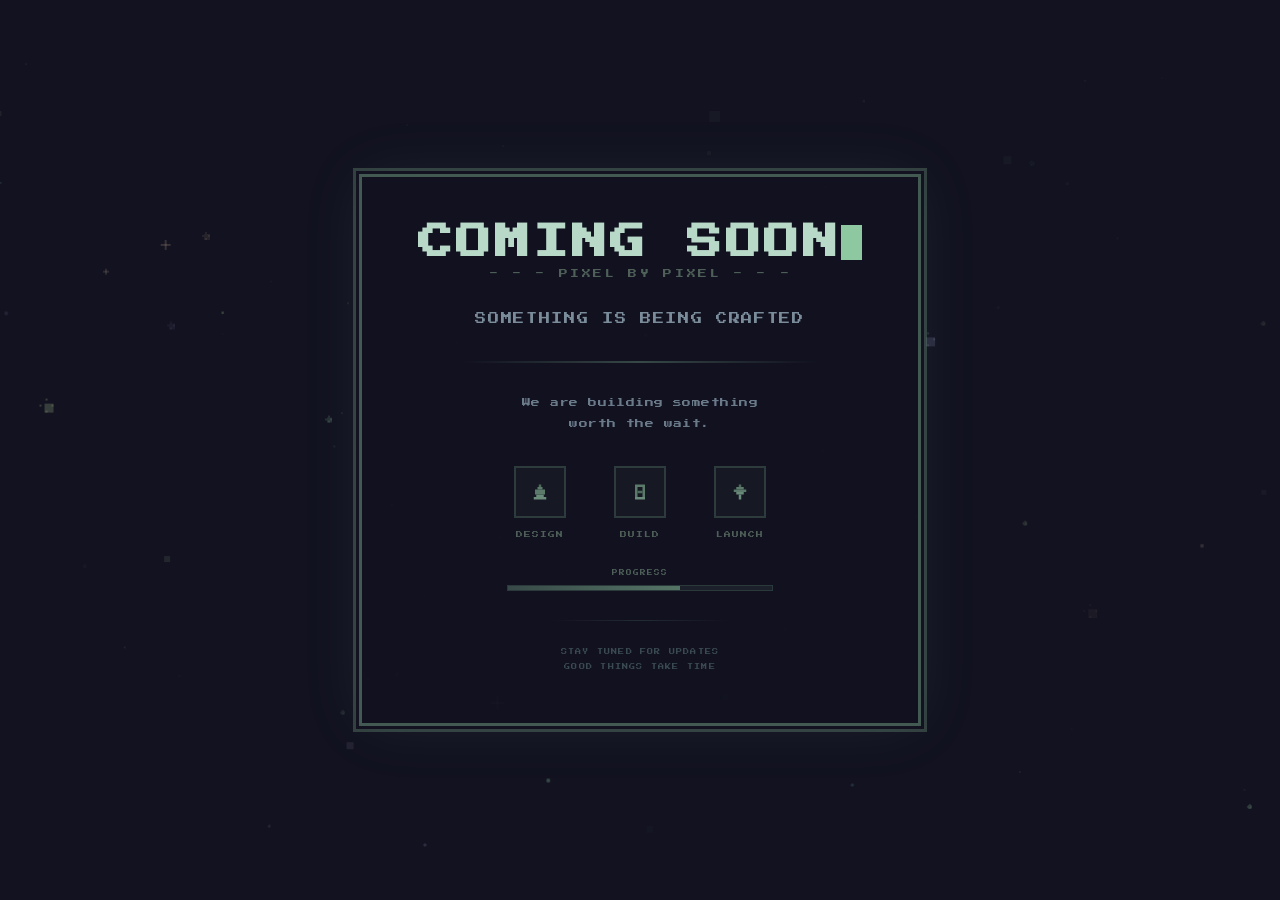
==== index.html @ 31444520 "Add files via upload" ====
<!DOCTYPE html>
<html lang="en">
<head>
<meta charset="UTF-8">
<meta name="viewport" content="width=device-width, initial-scale=1.0">
<title>Coming Soon</title>
<style>
  @import url('https://fonts.googleapis.com/css2?family=Press+Start+2P&display=swap');

  * { margin: 0; padding: 0; box-sizing: border-box; }

  body {
    background: #121220;
    color: #8ec8a0;
    font-family: 'Press Start 2P', monospace;
    display: flex;
    align-items: center;
    justify-content: center;
    min-height: 100vh;
    overflow: hidden;
    image-rendering: pixelated;
  }

  .parallax-layer {
    position: fixed;
    top: -10%;
    left: -10%;
    width: 120%;
    height: 120%;
    will-change: transform;
  }

  .container {
    position: relative;
    z-index: 10;
    text-align: center;
    padding: 3rem 3.5rem;
    border: 3px solid rgba(142, 200, 160, 0.4);
    background: rgba(18, 18, 32, 0.88);
    box-shadow:
      0 0 0 3px #121220,
      0 0 0 6px rgba(142, 200, 160, 0.25),
      0 0 60px rgba(142, 200, 160, 0.08);
  }

  h1 {
    font-size: clamp(1.2rem, 4vw, 2.2rem);
    margin-bottom: 0.6rem;
    color: #b8d8c8;
    letter-spacing: 0.1em;
    animation: glow 4s ease-in-out infinite;
  }

  .tagline {
    font-size: clamp(0.35rem, 1vw, 0.55rem);
    color: #4e6058;
    margin-bottom: 1.8rem;
    letter-spacing: 0.3em;
  }

  .subtitle {
    font-size: clamp(0.45rem, 1.3vw, 0.7rem);
    color: #7a8b9a;
    margin-bottom: 1.8rem;
    line-height: 2.2;
    letter-spacing: 0.15em;
  }

  .cursor {
    display: inline-block;
    width: 0.6em;
    height: 1em;
    background: #8ec8a0;
    vertical-align: text-bottom;
    animation: blink 1.2s step-end infinite;
  }

  .divider {
    width: 80%;
    margin: 0 auto 1.8rem;
    height: 2px;
    background: linear-gradient(90deg, transparent, rgba(142, 200, 160, 0.3), transparent);
  }

  .description {
    font-size: clamp(0.35rem, 0.9vw, 0.55rem);
    line-height: 2.4;
    color: #6a7a88;
    letter-spacing: 0.05em;
    margin-bottom: 2rem;
  }

  .icons-row {
    display: flex;
    justify-content: center;
    gap: clamp(1.5rem, 4vw, 3rem);
    margin-bottom: 2rem;
  }

  .icon-item {
    display: flex;
    flex-direction: column;
    align-items: center;
    gap: 0.8rem;
  }

  .icon-box {
    width: clamp(36px, 5vw, 52px);
    height: clamp(36px, 5vw, 52px);
    border: 2px solid rgba(142, 200, 160, 0.2);
    display: flex;
    align-items: center;
    justify-content: center;
    background: rgba(142, 200, 160, 0.04);
    transition: border-color 0.6s, background 0.6s;
  }

  .icon-box:hover {
    border-color: rgba(142, 200, 160, 0.45);
    background: rgba(142, 200, 160, 0.08);
  }

  .icon-pixel {
    display: block;
    width: clamp(14px, 2vw, 20px);
    height: clamp(14px, 2vw, 20px);
  }

  .icon-label {
    font-size: clamp(0.28rem, 0.65vw, 0.42rem);
    color: #4e6058;
    letter-spacing: 0.15em;
  }

  .divider-small {
    width: 40%;
    margin: 0 auto 1.5rem;
    height: 1px;
    background: linear-gradient(90deg, transparent, rgba(142, 200, 160, 0.15), transparent);
  }

  .footer-text {
    font-size: clamp(0.25rem, 0.6vw, 0.38rem);
    color: #3a4a52;
    letter-spacing: 0.2em;
    line-height: 2.5;
  }

  .progress-bar {
    width: 60%;
    margin: 0 auto 1.8rem;
    height: 6px;
    background: rgba(142, 200, 160, 0.08);
    border: 1px solid rgba(142, 200, 160, 0.15);
    position: relative;
    overflow: hidden;
  }

  .progress-fill {
    position: absolute;
    left: 0;
    top: 0;
    height: 100%;
    width: 65%;
    background: linear-gradient(90deg, rgba(142, 200, 160, 0.25), rgba(142, 200, 160, 0.5));
    animation: progress-pulse 3s ease-in-out infinite;
  }

  .progress-label {
    font-size: clamp(0.25rem, 0.55vw, 0.35rem);
    color: #4e6058;
    margin-bottom: 0.6rem;
    letter-spacing: 0.2em;
  }

  @keyframes blink {
    0%, 100% { opacity: 1; }
    50% { opacity: 0; }
  }

  @keyframes glow {
    0%, 100% { text-shadow: 0 0 20px rgba(142, 200, 160, 0.15); }
    50% { text-shadow: 0 0 30px rgba(142, 200, 160, 0.3); }
  }

  @keyframes progress-pulse {
    0%, 100% { opacity: 0.7; }
    50% { opacity: 1; }
  }
</style>
</head>
<body>

<canvas class="parallax-layer" id="layer-far"></canvas>
<canvas class="parallax-layer" id="layer-mid"></canvas>
<canvas class="parallax-layer" id="layer-near"></canvas>

<div class="container" id="content">
  <h1>COMING SOON<span class="cursor"></span></h1>
  <p class="tagline">- - -  PIXEL BY PIXEL  - - -</p>
  <p class="subtitle">SOMETHING IS BEING CRAFTED</p>
  <div class="divider"></div>
  <p class="description">
    We are building something<br>
    worth the wait.
  </p>

  <div class="icons-row">
    <div class="icon-item">
      <div class="icon-box">
        <svg class="icon-pixel" viewBox="0 0 16 16" fill="none">
          <rect x="3" y="12" width="10" height="2" fill="#6a8a7a"/>
          <rect x="5" y="10" width="6" height="2" fill="#6a8a7a"/>
          <rect x="4" y="6" width="8" height="4" fill="#5b7a6a"/>
          <rect x="6" y="4" width="4" height="2" fill="#5b7a6a"/>
          <rect x="7" y="2" width="2" height="2" fill="#4e6a5a"/>
        </svg>
      </div>
      <span class="icon-label">DESIGN</span>
    </div>
    <div class="icon-item">
      <div class="icon-box">
        <svg class="icon-pixel" viewBox="0 0 16 16" fill="none">
          <rect x="4" y="2" width="8" height="2" fill="#5b7a6a"/>
          <rect x="4" y="4" width="2" height="8" fill="#5b7a6a"/>
          <rect x="10" y="4" width="2" height="8" fill="#5b7a6a"/>
          <rect x="4" y="12" width="8" height="2" fill="#6a8a7a"/>
          <rect x="6" y="7" width="4" height="2" fill="#4e6a5a"/>
        </svg>
      </div>
      <span class="icon-label">BUILD</span>
    </div>
    <div class="icon-item">
      <div class="icon-box">
        <svg class="icon-pixel" viewBox="0 0 16 16" fill="none">
          <rect x="7" y="2" width="2" height="2" fill="#4e6a5a"/>
          <rect x="5" y="4" width="6" height="2" fill="#5b7a6a"/>
          <rect x="3" y="6" width="10" height="2" fill="#5b7a6a"/>
          <rect x="5" y="8" width="6" height="2" fill="#6a8a7a"/>
          <rect x="7" y="10" width="2" height="4" fill="#6a8a7a"/>
        </svg>
      </div>
      <span class="icon-label">LAUNCH</span>
    </div>
  </div>

  <div class="progress-label">PROGRESS</div>
  <div class="progress-bar">
    <div class="progress-fill"></div>
  </div>

  <div class="divider-small"></div>
  <p class="footer-text">
    STAY TUNED FOR UPDATES<br>
    GOOD THINGS TAKE TIME
  </p>
</div>

<script>
// --- Mouse tracking with smooth interpolation ---
let mouseX = 0.5, mouseY = 0.5;
let smoothX = 0.5, smoothY = 0.5;

document.addEventListener('mousemove', (e) => {
  mouseX = e.clientX / innerWidth;
  mouseY = e.clientY / innerHeight;
});

// --- Parallax layers setup ---
const layers = [
  { id: 'layer-far',  depth: 0.02, particles: [], count: 50, baseSize: 4,  baseAlpha: 0.2,  drift: 0.06 },
  { id: 'layer-mid',  depth: 0.05, particles: [], count: 35, baseSize: 6,  baseAlpha: 0.3,  drift: 0.12 },
  { id: 'layer-near', depth: 0.10, particles: [], count: 20, baseSize: 10, baseAlpha: 0.45, drift: 0.2  },
];

const palette = [
  '#5b7a6a', // muted sage
  '#4a6878', // dusty blue
  '#6a6a8a', // soft lavender
  '#7a8a6a', // olive
  '#5a7a7a', // teal
  '#8a7a6a', // warm taupe
];

// Pixel shape types for variety
const shapes = ['square', 'cross', 'diamond', 'dot'];

function initLayer(layer) {
  const canvas = document.getElementById(layer.id);
  const ctx = canvas.getContext('2d');
  layer.canvas = canvas;
  layer.ctx = ctx;

  for (let i = 0; i < layer.count; i++) {
    layer.particles.push({
      x: Math.random() * 2000,
      y: Math.random() * 2000,
      driftY: layer.drift * (0.3 + Math.random() * 0.7),
      driftX: (Math.random() - 0.5) * 0.04,
      color: palette[Math.floor(Math.random() * palette.length)],
      size: layer.baseSize * (0.6 + Math.random() * 0.8),
      alpha: layer.baseAlpha * (0.5 + Math.random() * 0.5),
      pulse: Math.random() * Math.PI * 2,
      pulseSpeed: 0.003 + Math.random() * 0.008,
      shape: shapes[Math.floor(Math.random() * shapes.length)],
    });
  }
}

function resizeLayer(layer) {
  layer.canvas.width = innerWidth * 1.2;
  layer.canvas.height = innerHeight * 1.2;
  for (const p of layer.particles) {
    p.x = Math.random() * layer.canvas.width;
    p.y = Math.random() * layer.canvas.height;
  }
}

function drawPixelShape(ctx, shape, x, y, size) {
  const s = Math.round(size);
  const half = Math.round(s / 2);
  switch (shape) {
    case 'square':
      ctx.fillRect(x, y, s, s);
      break;
    case 'cross':
      ctx.fillRect(x + half - 1, y, 2, s);
      ctx.fillRect(x, y + half - 1, s, 2);
      break;
    case 'diamond':
      ctx.fillRect(x + half - 1, y, 2, 2);
      ctx.fillRect(x, y + half - 1, 2, 2);
      ctx.fillRect(x + s - 2, y + half - 1, 2, 2);
      ctx.fillRect(x + half - 1, y + s - 2, 2, 2);
      ctx.fillRect(x + half - 2, y + half - 2, s - half + 2, s - half + 2);
      break;
    case 'dot':
      ctx.fillRect(x + half - 1, y + half - 1, 2, 2);
      break;
  }
}

layers.forEach(initLayer);
layers.forEach(resizeLayer);

addEventListener('resize', () => layers.forEach(resizeLayer));

const content = document.getElementById('content');

function animate() {
  smoothX += (mouseX - smoothX) * 0.035;
  smoothY += (mouseY - smoothY) * 0.035;

  const cx = (smoothX - 0.5) * 2;
  const cy = (smoothY - 0.5) * 2;

  for (const layer of layers) {
    const { canvas, ctx, particles, depth } = layer;

    const offsetX = cx * depth * innerWidth;
    const offsetY = cy * depth * innerHeight;
    canvas.style.transform = `translate(${offsetX}px, ${offsetY}px)`;

    ctx.clearRect(0, 0, canvas.width, canvas.height);

    for (const p of particles) {
      p.y += p.driftY;
      p.x += p.driftX;
      if (p.y > canvas.height + p.size) {
        p.y = -p.size;
        p.x = Math.random() * canvas.width;
      }
      if (p.x > canvas.width + p.size) p.x = -p.size;
      if (p.x < -p.size) p.x = canvas.width + p.size;

      p.pulse += p.pulseSpeed;
      const alpha = p.alpha * (0.6 + 0.4 * Math.sin(p.pulse));

      const px = Math.round(p.x / p.size) * p.size;
      const py = Math.round(p.y / p.size) * p.size;

      ctx.globalAlpha = alpha;
      ctx.fillStyle = p.color;
      drawPixelShape(ctx, p.shape, px, py, p.size);
    }
    ctx.globalAlpha = 1;
  }

  const contentOffsetX = cx * -0.025 * innerWidth;
  const contentOffsetY = cy * -0.025 * innerHeight;
  content.style.transform = `translate(${contentOffsetX}px, ${contentOffsetY}px)`;

  requestAnimationFrame(animate);
}

animate();
</script>
</body>
</html>
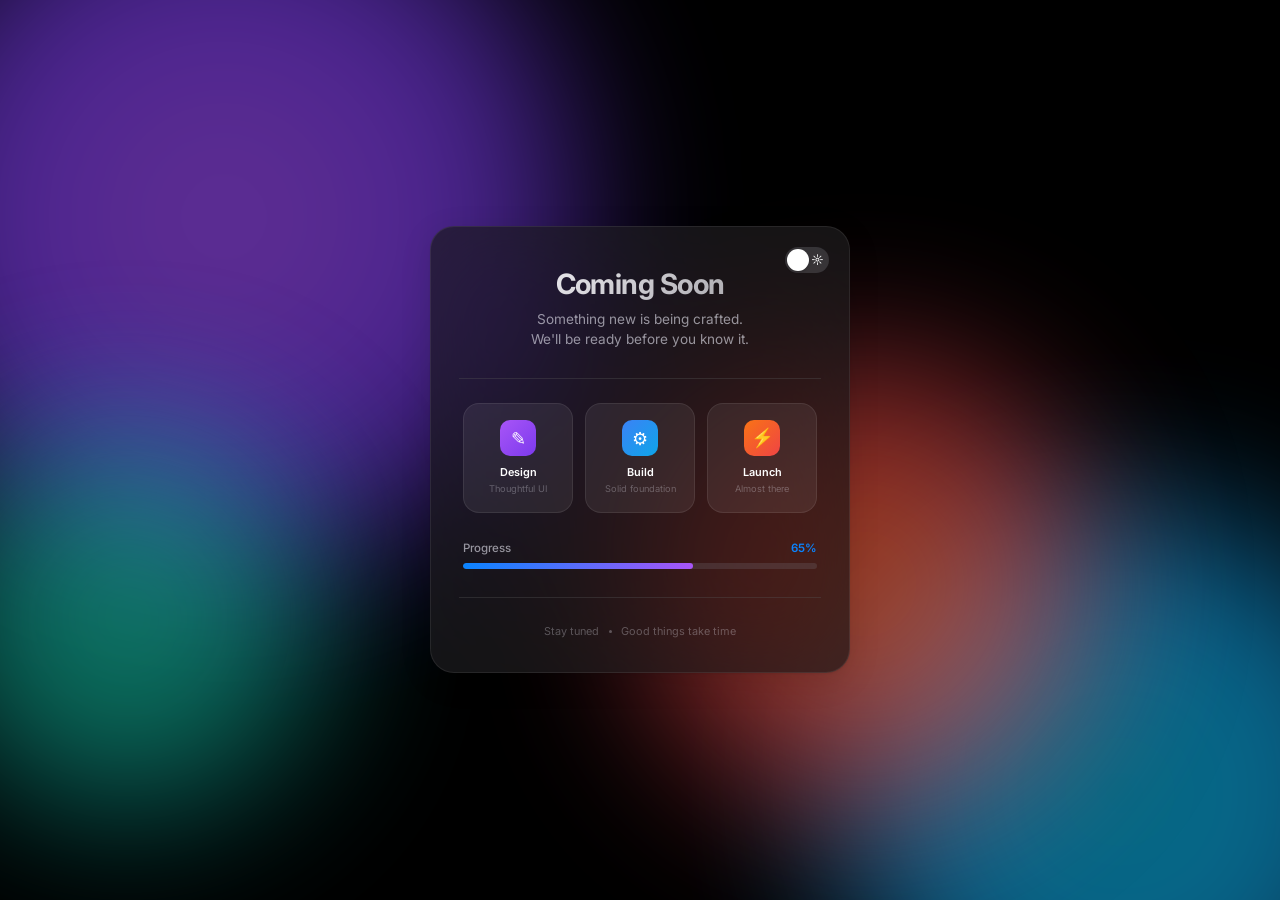
==== commit fc51eec9: "Add files via upload" ====
--- a/index.html
+++ b/index.html
@@ -1,399 +1,493 @@
 <!DOCTYPE html>
-<html lang="en">
+<html lang="en" data-theme="dark">
 <head>
 <meta charset="UTF-8">
 <meta name="viewport" content="width=device-width, initial-scale=1.0">
 <title>Coming Soon</title>
 <style>
-  @import url('https://fonts.googleapis.com/css2?family=Press+Start+2P&display=swap');
+  @import url('https://fonts.googleapis.com/css2?family=Inter:wght@300;400;500;600;700&display=swap');
+
+  :root {
+    --bg: #000000;
+    --card-bg: rgba(28, 28, 30, 0.72);
+    --card-border: rgba(255, 255, 255, 0.08);
+    --text-primary: #ffffff;
+    --text-secondary: rgba(235, 235, 245, 0.6);
+    --text-tertiary: rgba(235, 235, 245, 0.3);
+    --separator: rgba(84, 84, 88, 0.36);
+    --fill: rgba(120, 120, 128, 0.2);
+    --accent: #0a84ff;
+    --accent-soft: rgba(10, 132, 255, 0.15);
+    --toggle-bg: rgba(120, 120, 128, 0.32);
+    --toggle-knob: #ffffff;
+    --icon-bg: rgba(255, 255, 255, 0.07);
+    --blur: 60px;
+    --progress-track: rgba(120, 120, 128, 0.24);
+    --progress-fill: #0a84ff;
+  }
+
+  [data-theme="light"] {
+    --bg: #f2f2f7;
+    --card-bg: rgba(255, 255, 255, 0.72);
+    --card-border: rgba(0, 0, 0, 0.04);
+    --text-primary: #000000;
+    --text-secondary: rgba(60, 60, 67, 0.6);
+    --text-tertiary: rgba(60, 60, 67, 0.3);
+    --separator: rgba(60, 60, 67, 0.12);
+    --fill: rgba(120, 120, 128, 0.12);
+    --accent: #007aff;
+    --accent-soft: rgba(0, 122, 255, 0.1);
+    --toggle-bg: rgba(120, 120, 128, 0.32);
+    --icon-bg: rgba(0, 0, 0, 0.04);
+    --progress-track: rgba(120, 120, 128, 0.16);
+    --progress-fill: #007aff;
+  }
 
   * { margin: 0; padding: 0; box-sizing: border-box; }
 
   body {
-    background: #121220;
-    color: #8ec8a0;
-    font-family: 'Press Start 2P', monospace;
+    font-family: 'Inter', -apple-system, BlinkMacSystemFont, 'SF Pro Display', sans-serif;
+    min-height: 100vh;
     display: flex;
     align-items: center;
     justify-content: center;
-    min-height: 100vh;
     overflow: hidden;
-    image-rendering: pixelated;
-  }
-
-  .parallax-layer {
+    background: var(--bg);
+    color: var(--text-primary);
+    transition: background 0.5s ease;
+    -webkit-font-smoothing: antialiased;
+  }
+
+  /* --- Vibrant animated background --- */
+  .bg-canvas {
     position: fixed;
-    top: -10%;
+    inset: 0;
+    z-index: 0;
+    overflow: hidden;
+  }
+
+  .bg-orb {
+    position: absolute;
+    border-radius: 50%;
+    filter: blur(80px);
+    opacity: 0.6;
+    will-change: transform;
+    transition: opacity 0.6s ease;
+  }
+
+  [data-theme="light"] .bg-orb { opacity: 0.45; }
+
+  .orb-1 {
+    width: 55vmax;
+    height: 55vmax;
+    background: radial-gradient(circle, #a855f7, #7c3aed, #4f46e5);
+    top: -15%;
     left: -10%;
-    width: 120%;
-    height: 120%;
-    will-change: transform;
-  }
-
-  .container {
+    animation: float1 18s ease-in-out infinite;
+  }
+  .orb-2 {
+    width: 45vmax;
+    height: 45vmax;
+    background: radial-gradient(circle, #06b6d4, #0ea5e9, #3b82f6);
+    bottom: -20%;
+    right: -10%;
+    animation: float2 22s ease-in-out infinite;
+  }
+  .orb-3 {
+    width: 35vmax;
+    height: 35vmax;
+    background: radial-gradient(circle, #f97316, #ef4444, #ec4899);
+    top: 40%;
+    left: 50%;
+    animation: float3 20s ease-in-out infinite;
+  }
+  .orb-4 {
+    width: 30vmax;
+    height: 30vmax;
+    background: radial-gradient(circle, #10b981, #14b8a6, #06b6d4);
+    bottom: 10%;
+    left: -5%;
+    animation: float4 24s ease-in-out infinite;
+  }
+
+  @keyframes float1 {
+    0%, 100% { transform: translate(0, 0) scale(1); }
+    33% { transform: translate(8vw, 12vh) scale(1.1); }
+    66% { transform: translate(-5vw, 5vh) scale(0.95); }
+  }
+  @keyframes float2 {
+    0%, 100% { transform: translate(0, 0) scale(1); }
+    33% { transform: translate(-10vw, -8vh) scale(1.05); }
+    66% { transform: translate(6vw, -12vh) scale(0.9); }
+  }
+  @keyframes float3 {
+    0%, 100% { transform: translate(-50%, -50%) scale(1); }
+    33% { transform: translate(-40%, -60%) scale(1.15); }
+    66% { transform: translate(-60%, -40%) scale(0.85); }
+  }
+  @keyframes float4 {
+    0%, 100% { transform: translate(0, 0) scale(1); }
+    50% { transform: translate(12vw, -6vh) scale(1.1); }
+  }
+
+  /* --- Card --- */
+  .card {
     position: relative;
     z-index: 10;
+    width: min(420px, 90vw);
+    padding: 2.5rem 2rem 2rem;
+    border-radius: 24px;
+    background: var(--card-bg);
+    border: 1px solid var(--card-border);
+    backdrop-filter: blur(var(--blur)) saturate(180%);
+    -webkit-backdrop-filter: blur(var(--blur)) saturate(180%);
+    box-shadow:
+      0 8px 32px rgba(0, 0, 0, 0.12),
+      0 1px 3px rgba(0, 0, 0, 0.08);
+    transition: background 0.5s, border-color 0.5s, box-shadow 0.5s;
+  }
+
+  /* --- Theme toggle --- */
+  .theme-toggle {
+    position: absolute;
+    top: 1.25rem;
+    right: 1.25rem;
+    display: flex;
+    align-items: center;
+    gap: 0.5rem;
+    cursor: pointer;
+    -webkit-tap-highlight-color: transparent;
+  }
+
+  .toggle-label {
+    font-size: 0.65rem;
+    font-weight: 500;
+    color: var(--text-tertiary);
+    letter-spacing: 0.04em;
+    text-transform: uppercase;
+    transition: color 0.3s;
+  }
+
+  .toggle-track {
+    width: 44px;
+    height: 26px;
+    border-radius: 13px;
+    background: var(--toggle-bg);
+    position: relative;
+    transition: background 0.3s;
+  }
+
+  .toggle-track::after {
+    content: '';
+    position: absolute;
+    top: 2px;
+    left: 2px;
+    width: 22px;
+    height: 22px;
+    border-radius: 50%;
+    background: var(--toggle-knob);
+    box-shadow: 0 1px 3px rgba(0,0,0,0.2);
+    transition: transform 0.3s cubic-bezier(0.4, 0, 0.2, 1);
+  }
+
+  [data-theme="light"] .toggle-track {
+    background: #34c759;
+  }
+
+  [data-theme="light"] .toggle-track::after {
+    transform: translateX(18px);
+  }
+
+  .toggle-icons {
+    display: flex;
+    position: absolute;
+    width: 100%;
+    height: 100%;
+    align-items: center;
+    justify-content: space-between;
+    padding: 0 5px;
+    pointer-events: none;
+  }
+
+  .toggle-icon {
+    font-size: 12px;
+    line-height: 1;
+  }
+
+  /* --- Content --- */
+  .header {
     text-align: center;
-    padding: 3rem 3.5rem;
-    border: 3px solid rgba(142, 200, 160, 0.4);
-    background: rgba(18, 18, 32, 0.88);
-    box-shadow:
-      0 0 0 3px #121220,
-      0 0 0 6px rgba(142, 200, 160, 0.25),
-      0 0 60px rgba(142, 200, 160, 0.08);
-  }
-
-  h1 {
-    font-size: clamp(1.2rem, 4vw, 2.2rem);
-    margin-bottom: 0.6rem;
-    color: #b8d8c8;
-    letter-spacing: 0.1em;
-    animation: glow 4s ease-in-out infinite;
-  }
-
-  .tagline {
-    font-size: clamp(0.35rem, 1vw, 0.55rem);
-    color: #4e6058;
-    margin-bottom: 1.8rem;
-    letter-spacing: 0.3em;
-  }
-
-  .subtitle {
-    font-size: clamp(0.45rem, 1.3vw, 0.7rem);
-    color: #7a8b9a;
-    margin-bottom: 1.8rem;
-    line-height: 2.2;
-    letter-spacing: 0.15em;
-  }
-
-  .cursor {
-    display: inline-block;
-    width: 0.6em;
-    height: 1em;
-    background: #8ec8a0;
-    vertical-align: text-bottom;
-    animation: blink 1.2s step-end infinite;
-  }
-
-  .divider {
-    width: 80%;
-    margin: 0 auto 1.8rem;
-    height: 2px;
-    background: linear-gradient(90deg, transparent, rgba(142, 200, 160, 0.3), transparent);
-  }
-
-  .description {
-    font-size: clamp(0.35rem, 0.9vw, 0.55rem);
-    line-height: 2.4;
-    color: #6a7a88;
-    letter-spacing: 0.05em;
-    margin-bottom: 2rem;
-  }
-
-  .icons-row {
-    display: flex;
-    justify-content: center;
-    gap: clamp(1.5rem, 4vw, 3rem);
-    margin-bottom: 2rem;
-  }
-
-  .icon-item {
-    display: flex;
-    flex-direction: column;
-    align-items: center;
-    gap: 0.8rem;
-  }
-
-  .icon-box {
-    width: clamp(36px, 5vw, 52px);
-    height: clamp(36px, 5vw, 52px);
-    border: 2px solid rgba(142, 200, 160, 0.2);
+    margin-bottom: 1.75rem;
+  }
+
+  .header h1 {
+    font-size: 1.75rem;
+    font-weight: 700;
+    letter-spacing: -0.02em;
+    margin-bottom: 0.5rem;
+    background: linear-gradient(135deg, var(--text-primary), var(--text-secondary));
+    -webkit-background-clip: text;
+    -webkit-text-fill-color: transparent;
+    background-clip: text;
+  }
+
+  .header p {
+    font-size: 0.85rem;
+    color: var(--text-secondary);
+    font-weight: 400;
+    line-height: 1.5;
+  }
+
+  .sep {
+    height: 1px;
+    background: var(--separator);
+    margin: 0 -0.25rem 1.5rem;
+  }
+
+  /* --- Features row --- */
+  .features {
+    display: flex;
+    gap: 0.75rem;
+    margin-bottom: 1.75rem;
+  }
+
+  .feature {
+    flex: 1;
+    text-align: center;
+    padding: 1rem 0.5rem;
+    border-radius: 16px;
+    background: var(--icon-bg);
+    border: 1px solid var(--card-border);
+    transition: background 0.3s, transform 0.25s;
+  }
+
+  .feature:hover {
+    transform: scale(1.04);
+  }
+
+  .feature-icon {
+    width: 36px;
+    height: 36px;
+    margin: 0 auto 0.6rem;
+    border-radius: 10px;
     display: flex;
     align-items: center;
     justify-content: center;
-    background: rgba(142, 200, 160, 0.04);
-    transition: border-color 0.6s, background 0.6s;
-  }
-
-  .icon-box:hover {
-    border-color: rgba(142, 200, 160, 0.45);
-    background: rgba(142, 200, 160, 0.08);
-  }
-
-  .icon-pixel {
-    display: block;
-    width: clamp(14px, 2vw, 20px);
-    height: clamp(14px, 2vw, 20px);
-  }
-
-  .icon-label {
-    font-size: clamp(0.28rem, 0.65vw, 0.42rem);
-    color: #4e6058;
-    letter-spacing: 0.15em;
-  }
-
-  .divider-small {
-    width: 40%;
-    margin: 0 auto 1.5rem;
-    height: 1px;
-    background: linear-gradient(90deg, transparent, rgba(142, 200, 160, 0.15), transparent);
-  }
-
-  .footer-text {
-    font-size: clamp(0.25rem, 0.6vw, 0.38rem);
-    color: #3a4a52;
-    letter-spacing: 0.2em;
-    line-height: 2.5;
+    font-size: 1.15rem;
+  }
+
+  .feature-icon.design { background: linear-gradient(135deg, #a855f7, #7c3aed); }
+  .feature-icon.build  { background: linear-gradient(135deg, #3b82f6, #0ea5e9); }
+  .feature-icon.launch { background: linear-gradient(135deg, #f97316, #ef4444); }
+
+  .feature-title {
+    font-size: 0.68rem;
+    font-weight: 600;
+    color: var(--text-primary);
+    margin-bottom: 0.2rem;
+    transition: color 0.3s;
+  }
+
+  .feature-desc {
+    font-size: 0.58rem;
+    color: var(--text-tertiary);
+    line-height: 1.4;
+    transition: color 0.3s;
+  }
+
+  /* --- Progress --- */
+  .progress-section {
+    margin-bottom: 1.75rem;
+  }
+
+  .progress-header {
+    display: flex;
+    justify-content: space-between;
+    align-items: center;
+    margin-bottom: 0.5rem;
+  }
+
+  .progress-label {
+    font-size: 0.72rem;
+    font-weight: 500;
+    color: var(--text-secondary);
+    transition: color 0.3s;
+  }
+
+  .progress-value {
+    font-size: 0.72rem;
+    font-weight: 600;
+    color: var(--accent);
+  }
+
+  .progress-track {
+    width: 100%;
+    height: 6px;
+    border-radius: 3px;
+    background: var(--progress-track);
+    overflow: hidden;
+    transition: background 0.3s;
   }
 
   .progress-bar {
-    width: 60%;
-    margin: 0 auto 1.8rem;
-    height: 6px;
-    background: rgba(142, 200, 160, 0.08);
-    border: 1px solid rgba(142, 200, 160, 0.15);
-    position: relative;
-    overflow: hidden;
-  }
-
-  .progress-fill {
-    position: absolute;
-    left: 0;
-    top: 0;
     height: 100%;
-    width: 65%;
-    background: linear-gradient(90deg, rgba(142, 200, 160, 0.25), rgba(142, 200, 160, 0.5));
-    animation: progress-pulse 3s ease-in-out infinite;
-  }
-
-  .progress-label {
-    font-size: clamp(0.25rem, 0.55vw, 0.35rem);
-    color: #4e6058;
-    margin-bottom: 0.6rem;
-    letter-spacing: 0.2em;
-  }
-
-  @keyframes blink {
-    0%, 100% { opacity: 1; }
-    50% { opacity: 0; }
-  }
-
-  @keyframes glow {
-    0%, 100% { text-shadow: 0 0 20px rgba(142, 200, 160, 0.15); }
-    50% { text-shadow: 0 0 30px rgba(142, 200, 160, 0.3); }
-  }
-
-  @keyframes progress-pulse {
-    0%, 100% { opacity: 0.7; }
-    50% { opacity: 1; }
+    width: 0%;
+    border-radius: 3px;
+    background: linear-gradient(90deg, var(--progress-fill), #a855f7);
+    transition: width 1.5s cubic-bezier(0.4, 0, 0.2, 1);
+  }
+
+  /* --- Footer --- */
+  .footer {
+    text-align: center;
+  }
+
+  .footer p {
+    font-size: 0.68rem;
+    color: var(--text-tertiary);
+    line-height: 1.7;
+    transition: color 0.3s;
+  }
+
+  .footer .dot {
+    display: inline-block;
+    width: 3px;
+    height: 3px;
+    border-radius: 50%;
+    background: var(--text-tertiary);
+    vertical-align: middle;
+    margin: 0 0.6rem;
+    transition: background 0.3s;
   }
 </style>
 </head>
 <body>
 
-<canvas class="parallax-layer" id="layer-far"></canvas>
-<canvas class="parallax-layer" id="layer-mid"></canvas>
-<canvas class="parallax-layer" id="layer-near"></canvas>
-
-<div class="container" id="content">
-  <h1>COMING SOON<span class="cursor"></span></h1>
-  <p class="tagline">- - -  PIXEL BY PIXEL  - - -</p>
-  <p class="subtitle">SOMETHING IS BEING CRAFTED</p>
-  <div class="divider"></div>
-  <p class="description">
-    We are building something<br>
-    worth the wait.
-  </p>
-
-  <div class="icons-row">
-    <div class="icon-item">
-      <div class="icon-box">
-        <svg class="icon-pixel" viewBox="0 0 16 16" fill="none">
-          <rect x="3" y="12" width="10" height="2" fill="#6a8a7a"/>
-          <rect x="5" y="10" width="6" height="2" fill="#6a8a7a"/>
-          <rect x="4" y="6" width="8" height="4" fill="#5b7a6a"/>
-          <rect x="6" y="4" width="4" height="2" fill="#5b7a6a"/>
-          <rect x="7" y="2" width="2" height="2" fill="#4e6a5a"/>
-        </svg>
+<div class="bg-canvas" id="bgCanvas">
+  <div class="bg-orb orb-1"></div>
+  <div class="bg-orb orb-2"></div>
+  <div class="bg-orb orb-3"></div>
+  <div class="bg-orb orb-4"></div>
+</div>
+
+<div class="card" id="card">
+
+  <div class="theme-toggle" id="themeToggle">
+    <div class="toggle-track">
+      <div class="toggle-icons">
+        <span class="toggle-icon">&#9789;</span>
+        <span class="toggle-icon">&#9788;</span>
       </div>
-      <span class="icon-label">DESIGN</span>
-    </div>
-    <div class="icon-item">
-      <div class="icon-box">
-        <svg class="icon-pixel" viewBox="0 0 16 16" fill="none">
-          <rect x="4" y="2" width="8" height="2" fill="#5b7a6a"/>
-          <rect x="4" y="4" width="2" height="8" fill="#5b7a6a"/>
-          <rect x="10" y="4" width="2" height="8" fill="#5b7a6a"/>
-          <rect x="4" y="12" width="8" height="2" fill="#6a8a7a"/>
-          <rect x="6" y="7" width="4" height="2" fill="#4e6a5a"/>
-        </svg>
-      </div>
-      <span class="icon-label">BUILD</span>
-    </div>
-    <div class="icon-item">
-      <div class="icon-box">
-        <svg class="icon-pixel" viewBox="0 0 16 16" fill="none">
-          <rect x="7" y="2" width="2" height="2" fill="#4e6a5a"/>
-          <rect x="5" y="4" width="6" height="2" fill="#5b7a6a"/>
-          <rect x="3" y="6" width="10" height="2" fill="#5b7a6a"/>
-          <rect x="5" y="8" width="6" height="2" fill="#6a8a7a"/>
-          <rect x="7" y="10" width="2" height="4" fill="#6a8a7a"/>
-        </svg>
-      </div>
-      <span class="icon-label">LAUNCH</span>
     </div>
   </div>
 
-  <div class="progress-label">PROGRESS</div>
-  <div class="progress-bar">
-    <div class="progress-fill"></div>
+  <div class="header">
+    <h1>Coming Soon</h1>
+    <p>Something new is being crafted.<br>We'll be ready before you know it.</p>
   </div>
 
-  <div class="divider-small"></div>
-  <p class="footer-text">
-    STAY TUNED FOR UPDATES<br>
-    GOOD THINGS TAKE TIME
-  </p>
+  <div class="sep"></div>
+
+  <div class="features">
+    <div class="feature">
+      <div class="feature-icon design">&#9998;</div>
+      <div class="feature-title">Design</div>
+      <div class="feature-desc">Thoughtful UI</div>
+    </div>
+    <div class="feature">
+      <div class="feature-icon build">&#9881;</div>
+      <div class="feature-title">Build</div>
+      <div class="feature-desc">Solid foundation</div>
+    </div>
+    <div class="feature">
+      <div class="feature-icon launch">&#9889;</div>
+      <div class="feature-title">Launch</div>
+      <div class="feature-desc">Almost there</div>
+    </div>
+  </div>
+
+  <div class="progress-section">
+    <div class="progress-header">
+      <span class="progress-label">Progress</span>
+      <span class="progress-value" id="progressValue">0%</span>
+    </div>
+    <div class="progress-track">
+      <div class="progress-bar" id="progressBar"></div>
+    </div>
+  </div>
+
+  <div class="sep"></div>
+
+  <div class="footer">
+    <p>Stay tuned<span class="dot"></span>Good things take time</p>
+  </div>
+
 </div>
 
 <script>
-// --- Mouse tracking with smooth interpolation ---
-let mouseX = 0.5, mouseY = 0.5;
-let smoothX = 0.5, smoothY = 0.5;
+// --- Theme toggle ---
+const html = document.documentElement;
+const toggle = document.getElementById('themeToggle');
+const stored = localStorage.getItem('theme');
+if (stored) html.setAttribute('data-theme', stored);
+
+toggle.addEventListener('click', () => {
+  const next = html.getAttribute('data-theme') === 'dark' ? 'light' : 'dark';
+  html.setAttribute('data-theme', next);
+  localStorage.setItem('theme', next);
+});
+
+// --- Parallax orbs on mouse ---
+const orbs = document.querySelectorAll('.bg-orb');
+const card = document.getElementById('card');
+let mx = 0, my = 0, sx = 0, sy = 0;
 
 document.addEventListener('mousemove', (e) => {
-  mouseX = e.clientX / innerWidth;
-  mouseY = e.clientY / innerHeight;
+  mx = (e.clientX / innerWidth - 0.5) * 2;
+  my = (e.clientY / innerHeight - 0.5) * 2;
 });
 
-// --- Parallax layers setup ---
-const layers = [
-  { id: 'layer-far',  depth: 0.02, particles: [], count: 50, baseSize: 4,  baseAlpha: 0.2,  drift: 0.06 },
-  { id: 'layer-mid',  depth: 0.05, particles: [], count: 35, baseSize: 6,  baseAlpha: 0.3,  drift: 0.12 },
-  { id: 'layer-near', depth: 0.10, particles: [], count: 20, baseSize: 10, baseAlpha: 0.45, drift: 0.2  },
-];
-
-const palette = [
-  '#5b7a6a', // muted sage
-  '#4a6878', // dusty blue
-  '#6a6a8a', // soft lavender
-  '#7a8a6a', // olive
-  '#5a7a7a', // teal
-  '#8a7a6a', // warm taupe
-];
-
-// Pixel shape types for variety
-const shapes = ['square', 'cross', 'diamond', 'dot'];
-
-function initLayer(layer) {
-  const canvas = document.getElementById(layer.id);
-  const ctx = canvas.getContext('2d');
-  layer.canvas = canvas;
-  layer.ctx = ctx;
-
-  for (let i = 0; i < layer.count; i++) {
-    layer.particles.push({
-      x: Math.random() * 2000,
-      y: Math.random() * 2000,
-      driftY: layer.drift * (0.3 + Math.random() * 0.7),
-      driftX: (Math.random() - 0.5) * 0.04,
-      color: palette[Math.floor(Math.random() * palette.length)],
-      size: layer.baseSize * (0.6 + Math.random() * 0.8),
-      alpha: layer.baseAlpha * (0.5 + Math.random() * 0.5),
-      pulse: Math.random() * Math.PI * 2,
-      pulseSpeed: 0.003 + Math.random() * 0.008,
-      shape: shapes[Math.floor(Math.random() * shapes.length)],
-    });
-  }
+const depths = [0.03, 0.05, 0.07, 0.04];
+
+function tick() {
+  sx += (mx - sx) * 0.03;
+  sy += (my - sy) * 0.03;
+
+  orbs.forEach((orb, i) => {
+    const d = depths[i];
+    const ox = sx * d * innerWidth;
+    const oy = sy * d * innerHeight;
+    // Combine parallax with existing CSS animation by adding translate
+    orb.style.marginLeft = ox + 'px';
+    orb.style.marginTop = oy + 'px';
+  });
+
+  // Subtle card tilt
+  const rx = sy * 2;
+  const ry = sx * -2;
+  card.style.transform = `perspective(800px) rotateX(${rx}deg) rotateY(${ry}deg)`;
+
+  requestAnimationFrame(tick);
 }
-
-function resizeLayer(layer) {
-  layer.canvas.width = innerWidth * 1.2;
-  layer.canvas.height = innerHeight * 1.2;
-  for (const p of layer.particles) {
-    p.x = Math.random() * layer.canvas.width;
-    p.y = Math.random() * layer.canvas.height;
-  }
-}
-
-function drawPixelShape(ctx, shape, x, y, size) {
-  const s = Math.round(size);
-  const half = Math.round(s / 2);
-  switch (shape) {
-    case 'square':
-      ctx.fillRect(x, y, s, s);
-      break;
-    case 'cross':
-      ctx.fillRect(x + half - 1, y, 2, s);
-      ctx.fillRect(x, y + half - 1, s, 2);
-      break;
-    case 'diamond':
-      ctx.fillRect(x + half - 1, y, 2, 2);
-      ctx.fillRect(x, y + half - 1, 2, 2);
-      ctx.fillRect(x + s - 2, y + half - 1, 2, 2);
-      ctx.fillRect(x + half - 1, y + s - 2, 2, 2);
-      ctx.fillRect(x + half - 2, y + half - 2, s - half + 2, s - half + 2);
-      break;
-    case 'dot':
-      ctx.fillRect(x + half - 1, y + half - 1, 2, 2);
-      break;
-  }
-}
-
-layers.forEach(initLayer);
-layers.forEach(resizeLayer);
-
-addEventListener('resize', () => layers.forEach(resizeLayer));
-
-const content = document.getElementById('content');
-
-function animate() {
-  smoothX += (mouseX - smoothX) * 0.035;
-  smoothY += (mouseY - smoothY) * 0.035;
-
-  const cx = (smoothX - 0.5) * 2;
-  const cy = (smoothY - 0.5) * 2;
-
-  for (const layer of layers) {
-    const { canvas, ctx, particles, depth } = layer;
-
-    const offsetX = cx * depth * innerWidth;
-    const offsetY = cy * depth * innerHeight;
-    canvas.style.transform = `translate(${offsetX}px, ${offsetY}px)`;
-
-    ctx.clearRect(0, 0, canvas.width, canvas.height);
-
-    for (const p of particles) {
-      p.y += p.driftY;
-      p.x += p.driftX;
-      if (p.y > canvas.height + p.size) {
-        p.y = -p.size;
-        p.x = Math.random() * canvas.width;
-      }
-      if (p.x > canvas.width + p.size) p.x = -p.size;
-      if (p.x < -p.size) p.x = canvas.width + p.size;
-
-      p.pulse += p.pulseSpeed;
-      const alpha = p.alpha * (0.6 + 0.4 * Math.sin(p.pulse));
-
-      const px = Math.round(p.x / p.size) * p.size;
-      const py = Math.round(p.y / p.size) * p.size;
-
-      ctx.globalAlpha = alpha;
-      ctx.fillStyle = p.color;
-      drawPixelShape(ctx, p.shape, px, py, p.size);
-    }
-    ctx.globalAlpha = 1;
-  }
-
-  const contentOffsetX = cx * -0.025 * innerWidth;
-  const contentOffsetY = cy * -0.025 * innerHeight;
-  content.style.transform = `translate(${contentOffsetX}px, ${contentOffsetY}px)`;
-
-  requestAnimationFrame(animate);
-}
-
-animate();
+tick();
+
+// --- Animate progress bar on load ---
+requestAnimationFrame(() => {
+  setTimeout(() => {
+    const bar = document.getElementById('progressBar');
+    const val = document.getElementById('progressValue');
+    bar.style.width = '65%';
+    let current = 0;
+    const target = 65;
+    const step = () => {
+      current += 1;
+      if (current > target) return;
+      val.textContent = current + '%';
+      setTimeout(step, 1500 / target);
+    };
+    step();
+  }, 300);
+});
 </script>
 </body>
 </html>
